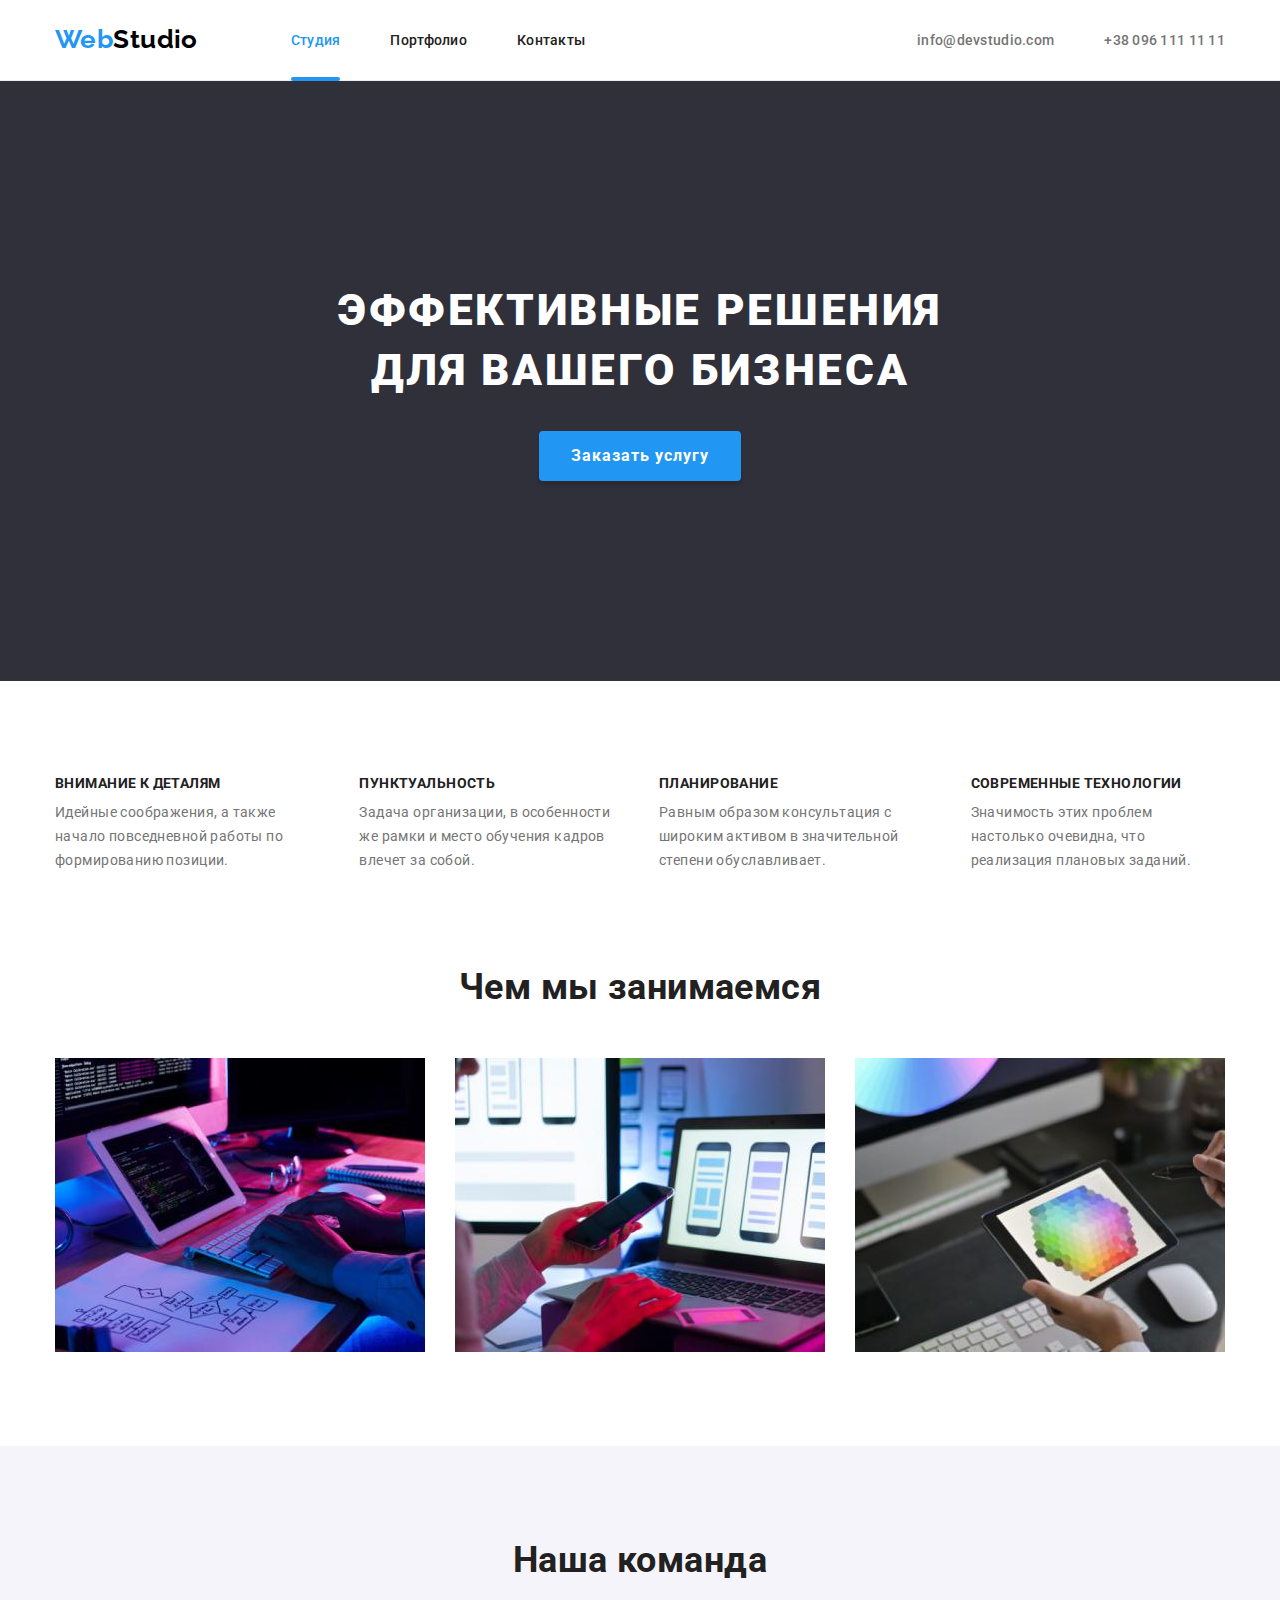
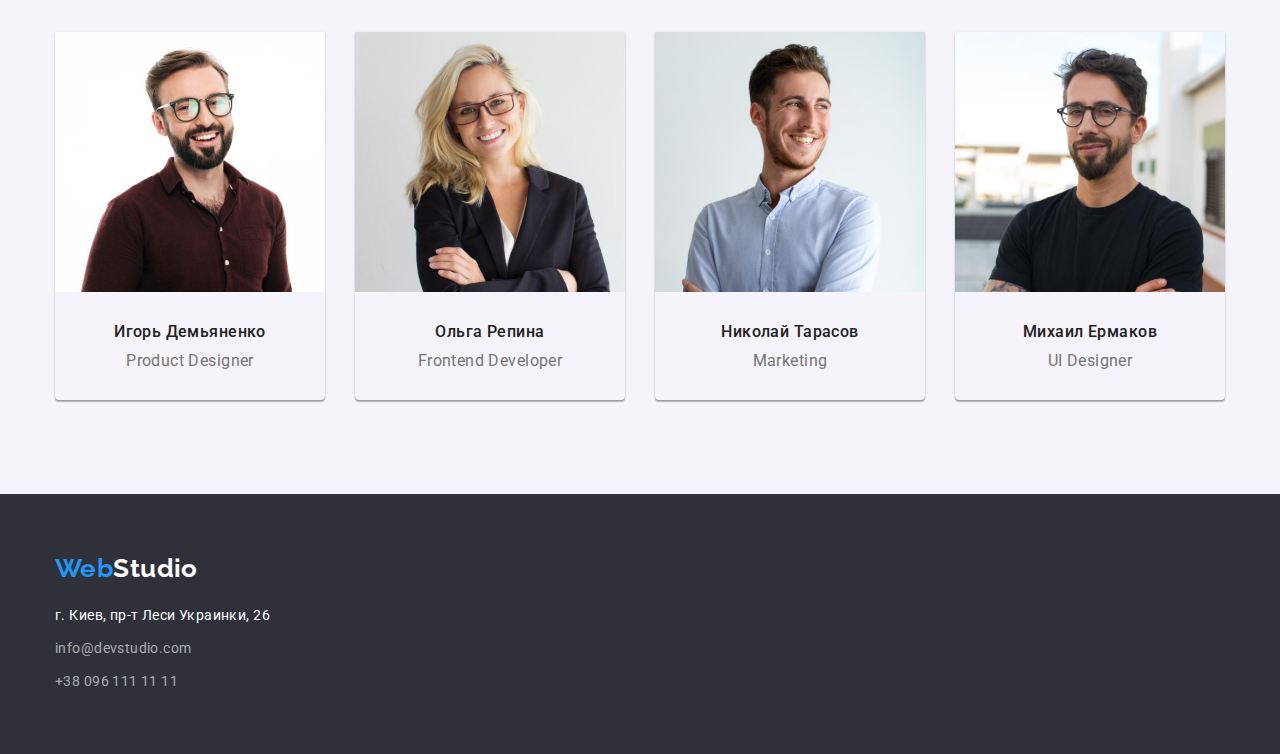
==== index.html @ a67a2cf6 "Добавил after страницам, и тени для карточек портфолио., так же webstudio теперь ведет на главную ст" ====
<!DOCTYPE html>
<html lang="ru">
<head>
    <meta charset="UTF-8">
    <meta http-equiv="X-UA-Compatible" content="IE=edge">
    <meta name="viewport" content="width=device-width, initial-scale=1.0">
    <link rel="stylesheet" href="https://cdnjs.cloudflare.com/ajax/libs/modern-normalize/1.0.0/modern-normalize.min.css" />
    <link rel="preconnect" href="https://fonts.gstatic.com">
    <link href="https://fonts.googleapis.com/css2?family=Raleway:wght@700&family=Roboto:wght@400;500;700;900&display=swap"
        rel="stylesheet">
    <link rel="stylesheet" href="./css/style.css">
    <title>WEBStudio</title>
</head>
<body>
                <!-- шапка -->
    <header class='header header-shadow'>
                <!-- навигация -->
        <div class="container">
            <div class="head-container">
                <nav id="page_top" class="head-nav"> 
                    <a class="logo" href="./index.html" lang="en"> <span class="logo-web">Web</span>Studio</a>   
                    <ul class="nav list">
                        <li class="nav-item"><a class="nav-item-link-current" href="./index.html">Студия</a></li>
                        <li class="nav-item"><a class="nav-item-link" href="./portfolio.html">Портфолио</a></li>
                        <li class="nav-item"><a class="nav-item-link" href="#page_bottom">Контакты</a></li>    
                </nav>                       
                <ul class="head-cont list">
                    <li class="head-cont-item"><a class="cont link" href="mailto:info@devstudio.com">info@devstudio.com</a></li>
                    <li class="head-cont-item"><a class="cont link" href="tel:+380961111111">+38 096 111 11 11</a></li>
                </ul>
            </div>
        </div>
    </header>
    <main>
                
        <!-- hero -->

            <section class="section hero">
                        <div class="container">
                        <h1 class="hero-title">Эффективные решения для вашего бизнеса</h1>
                        <div class="hero-button-position">
                            <button class="hero-button" type="button"> Заказать услугу</button>
                        </div>
                    </div>
            </section>
        <!-- webstudio prefs -->
            <section class="section-half-bottom prefs" >
                        <div class="container">
                    <!-- hiden head h2  -->
                    <h2 class="hiden-title">Преимущества веб студии</h2>
                    <!--  hiden head h2 -->
                    <ul class='prefs list'>
                        <li class='prefs-item'> 
                            <h3 class='prefs-item-h'>Внимание к деталям</h3>
                            <p class=prefs-item-p>Идейные соображения, а также начало повседневной работы по формированию позиции.</p>
                        </li>
                        <li class='prefs-item'>
                            <h3 class='prefs-item-h'>Пунктуальность</h3>
                            <p class=prefs-item-p>Задача организации, в особенности же рамки и место обучения кадров влечет за собой.</p>
                        </li>
                        <li class='prefs-item'>
                            <h3 class='prefs-item-h'>Планирование</h3>
                            <p class=prefs-item-p>Равным образом консультация с широким активом в значительной степени обуславливает.</p>
                        </li>
                        <li class='prefs-item'>
                            <h3 class='prefs-item-h'>Современные технологии</h3>
                            <p class=prefs-item-p>Значимость этих проблем настолько очевидна, что реализация плановых заданий.</p>
                        </li>
                    </ul>
                        </div>
            </section>

                
                <!-- Чем мы занимаемся -->
         <section class='section-half-top wedo'>
            <div class="container">
                <h2 class='wedo-h'>Чем мы занимаемся</h2>
                <ul class='wedo list'>
                    <li class='wedo-item'><img src="./Images/studio/hwd.jpg" alt="Десктопные приложения" width="370" height="294"></li>
                    <li class='wedo-item'><img src="./Images/studio/hwd2.jpg" alt="Мобильные приложения" width="370" height="294"></li>
                    <li class='wedo-item'><img src="./Images/studio/hwd3.jpg" alt="Дизайнерские решения" width="370" height="294"></li>
                </ul>
            </div>
         </section>

                <!-- Наша команда -->

            <section class='section our-team'>
                        <div class="container">
                <h2 class='team-h'>Наша команда</h2>
                <ul class='team list'>
                    <li class='team-item'>
                        <img class='team-item-i' src="./Images/studio/Igor.jpg" alt="фото Игоря" width="270" height="260">
                        <h3  class='team-item-h'>Игорь Демьяненко</h3>
                        <p  class='team-item-p' lang="en">Product Designer</p>
                    </li>
                    <li class='team-item'>
                        <img class='team-item-i' src="./Images/studio/Olha.jpg" alt="фото Ольги" width="270" height="260">
                        <h3 class='team-item-h'>Ольга Репина</h3>
                        <p class='team-item-p' lang="en">Frontend Developer</p>
                    </li>
                    <li class='team-item'>
                        <img class='team-item-i' src="./Images/studio/Nikolai.jpg" alt="фото Николая" width="270" height="260">
                        <h3 class='team-item-h'>Николай Тарасов</h3>
                        <p class='team-item-p' lang="en">Marketing</p>
                    </li>
                    <li class='team-item'>
                        <img class='team-item-i' src="./Images/studio/Mikhail.jpg" alt="фото Михаила" width="270" height="260">
                        <h3 class='team-item-h'>Михаил Ермаков</h3>
                        <p class='team-item-p' lang="en">UI Designer</p>
                    </li>
                </ul>
                        </div>
            </section>

    </main>
               
            <!-- футер -->
        
    <footer  class='footer'>
        <div class="container">
                <a class="logo" href="#page_top" lang="en"> <span class="logo-web">Web</span>Studio</a><br>
                <address class='footer-adress'>                
                    <ul id="page_bottom" class='adress list'>
                        <li class='footer-adress-item'>
                            <a class='footer-adress-map' href="https://goo.gl/maps/jqeXpjSZVA85hrm66" rel="noreferrer noopener">г. Киев, пр-т Леси Украинки, 26</a>
                        </li>
                        <li class='footer-adress-item'>
                            <a class='footer-adress-cont' href="mailto:info@devstudio.com">info@devstudio.com</a>
                        </li>
                        <li class='footer-adress-item'>
                            <a class='footer-adress-cont' href="tel:+380961111111">+38 096 111 11 11</a>
                        </li>
                    </ul>
                </address>
        </div>
    </footer>
       



</body>
</html>
---- css/style.css ----
/* <================ ""MAIN" content styles==============> */
:root {
  /* Text color variable */
  --text-color-accent: #2196f3;
  --text-color-standart: #757575;
  --text-color-pureblack: #000000;
  --text-color-black: #212121;
  --text-color-white: #ffffff;
  --text-color-address-link: rgba(255, 255, 255, 0.6);

  /* button color variable */

  /* <-------button-hero-----------> */
  --button-backgr-color: #2196f3;
  --button-hero-bacgr-active-color: #188ce8;
  /* <--------button-portfolio-------> */
  --button-bcgr-color: #f5f4fa;
  --button-active-bcgr-color: #2196f3;

  /* background color variable */
  --color-team-backgr: #f5f4fa;
  --color-footer-backgr: #2f303a;
}
/* <===== Плавный скрол между header and footer ====> */

html {
  scroll-behavior: smooth;
}

/*<================ Global stylesheets ===========> */
h1,
h2,
h3,
h4,
h5,
h6,
p,
ul {
  margin: 0;
  padding: 0;
}
img {
  display: block;
}
body {
  font-family: 'Roboto', sans-serif;
  font-style: normal;
  font-weight: normal;
  font-size: 14px;
  line-height: 1.71;
  /* or 171% */
  letter-spacing: 0.03em;

  color: var(--text-color-standart);
}

.hiden-title {
  font-size: 0;
  visibility: hidden;
}
.link {
  text-decoration: none;
}
.list {
  list-style: none;
}
.container {
  width: 1200px;
  padding-left: 15px;
  padding-right: 15px;
  margin-left: auto;
  margin-right: auto;
}
.section {
  padding-top: 94px;
  padding-bottom: 94px;
}
.section-half-bottom {
  padding-top: 94px;
  padding-bottom: 47px;
}
.section-half-top {
  padding-top: 47px;
  padding-bottom: 94px;
}

/*      вариант секции падинга секции wedo 
 .section:nth-child(3) {
  padding-top: 0px;
  padding-bottom: 94px;
*/

/* <=================== page Studio ===================> */

/* <------------------ header ------------------> */
.header {
  background: #ffffff;
  border-bottom: 1px solid #ececec;
}
.header-shadow {
  box-shadow: 0px 4px 4px rgba(0, 0, 0, 0.25);
}

.head-container {
  display: flex;
  flex-direction: row;
  align-items: center;
}
.head-nav {
  display: flex;
  flex-direction: flex;
  align-items: center;
}
header .logo {
  font-family: 'Raleway', sans-serif;
  font-weight: 700;
  font-size: 26px;
  line-height: 1.15;

  text-decoration: none;
  color: var(--text-color-pureblack);

  margin-right: 93px;
  padding-top: 24px;
  padding-bottom: 25px;
}
footer .logo {
  font-family: 'Raleway', sans-serif;
  font-weight: 700;
  font-size: 26px;
  line-height: 1.15;

  text-decoration: none;
  color: var(--text-color-white);

  display: inline-block;
  padding-top: 60px;
  margin-bottom: 20px;
}
.logo-web {
  color: var(--text-color-accent);
}
.nav {
  display: flex;
  flex-direction: row;
}
.nav-item {
}
.nav-item + .nav-item {
  margin-left: 50px;
}
.nav-item-link {
  display: block;
  padding-top: 32px;
  padding-bottom: 32px;

  font-weight: 500;
  line-height: 1.15;
  letter-spacing: 0.02em;

  text-decoration: none;
  color: var(--text-color-black);
}
.nav-item-link:hover,
.nav-item-link:focus {
  color: var(--text-color-accent);
}

.nav-item-link-current {
  display: block;
  padding-top: 32px;
  padding-bottom: 32px;
  position: relative;

  font-weight: 500;
  line-height: 1.15;
  letter-spacing: 0.02em;

  text-decoration: none;
  color: var(--text-color-accent);
}
.nav-item-link-current:after {
  content: '';
  position: absolute;
  width: 100%;
  height: 4px;
  top: 77px;
  left: 0px;

  border-radius: 2px;

  background-color: var(--button-backgr-color);
}
.head-cont {
  display: flex;
  margin-left: auto;
}
.cont {
  display: block;
  padding-top: 32px;
  padding-bottom: 32px;

  font-weight: 500;
  line-height: 1.15;
  letter-spacing: 0.02em;

  color: var(--text-color-standart);

  /* margin-left: 50px; */
}
.head-cont-item + .head-cont-item {
  margin-left: 50px;
}
.cont:hover,
.cont:focus {
  color: var(--text-color-accent);
}

/* <------------------- hero side ----------------> */
.hero {
  background-color: #2f303a;
}

.hero-title {
  font-weight: 900;
  font-size: 44px;
  line-height: 1.36;
  /* or 136% */
  text-align: center;
  letter-spacing: 0.06em;
  text-transform: uppercase;

  color: var(--text-color-white);

  width: 696px;
  padding-top: 106px;
  margin-left: auto;
  margin-right: auto;
  margin-bottom: 30px;
}
.hero-button-position {
  text-align: center;
  padding-bottom: 106px;
}
.hero-button {
  font-family: inherit;
  font-weight: 700;
  font-size: 16px;
  line-height: 1.87;
  /* identical to box height, or 187% */

  letter-spacing: 0.06em;
  color: var(--text-color-white);
  background-color: var(--button-backgr-color);
  cursor: pointer;

  display: inline-block;
  padding: 10px 32px;
  border: transparent;
  border-radius: 4px;
  box-shadow: 0px 4px 4px rgba(0, 0, 0, 0.15);
}
.hero-button:hover,
.hero-button:focus {
  color: var(--text-color-white);
  background-color: var(--button-hero-bacgr-active-color);
}
/* <----------------webstudio prefs -----------------> */
.prefs {
  list-style: none;
  display: flex;
  flex-direction: row;
  justify-content: space-between;
}
.section .prefs {
  padding-bottom: 0;
}
.prefs-item {
  /* width: 270px; */
  width: calc((100%-90px) / 4);
}
.prefs-item + .prefs-item {
  margin-left: 30px;
}
.prefs-item-h {
  font-size: 14px;
  font-weight: 700;
  line-height: 1.15;
  text-transform: uppercase;

  color: var(--text-color-black);

  margin-bottom: 10px;
}
.prefs-item-p {
  /* this style's in our body */
}

/* <------------------- what we do ------------------> */
.what-wedo {
}
.wedo-h {
  font-weight: 700;
  font-size: 36px;
  line-height: 1.16;
  text-align: center;

  color: var(--text-color-black);

  margin-bottom: 50px;
}
.wedo {
  list-style: none;

  display: flex;
  flex-direction: row;
  flex-wrap: wrap;
}
.wedo-item {
  margin-bottom: 30px;
}
.wedo-item + .wedo-item {
  margin-left: 30px;
}
.wedo-item:nth-child(3n + 1) {
  margin-left: 0;
}
.wedo-item:nth-last-child(-n + 3) {
  margin-bottom: 0;
}

/* <-------------------our team-------------------> */
.our-team {
  background-color: var(--color-team-backgr);
}
.team-h {
  font-weight: 700;
  font-size: 36px;
  line-height: 1.16;
  text-align: center;

  color: var(--text-color-black);

  margin-bottom: 50px;
}
.team {
  list-style: none;
  display: flex;
  flex-direction: row;
  flex-wrap: wrap;
  align-items: flex-start;
}

.team-item {
  /* outline: 1px solid orange; */
  box-shadow: 0px 1px 3px rgba(0, 0, 0, 0.12), 0px 1px 1px rgba(0, 0, 0, 0.14),
    0px 2px 1px rgba(0, 0, 0, 0.2);
  border-radius: 0px 0px 4px 4px;

  margin-bottom: 30px;
}
.team-item + .team-item {
  margin-left: 30px;
}
.team-item:nth-child(4n + 1) {
  margin-left: 0;
}
.team-item:nth-last-child(-n + 4) {
  margin-bottom: 0;
}
.team-item-i {
  margin-bottom: 30px;
}
.team-item-h {
  font-weight: 500;
  font-size: 16px;
  line-height: 1.2;
  /*---------------- identical to box height ????????????? */
  text-align: center;

  color: var(--text-color-black);

  display: block;
  margin-bottom: 10px;
}
.team-item-p {
  font-size: 16px;
  line-height: 1.2;
  text-align: center;

  color: var(--text-color-standart);

  display: block;
  margin-bottom: 30px;
}

/* <--------------------footer-------------------> */
.footer {
  background-color: var(--color-footer-backgr);
}
.footer-adress {
  padding-bottom: 60px;
}
.adress {
}
.footer-adress-item {
  margin-bottom: 9px;
  /* or 171% */
}
.footer-adress-item:last-child {
  margin-bottom: 0;
  /* or 171% */
}
.footer-adress-map {
  font-style: normal;
  /* or 171% */

  color: var(--text-color-white);
  text-decoration: none;
}
.footer-adress-map:hover,
.footer-adress-map:focus {
  color: var(--text-color-accent);
}
.footer-adress-cont {
  font-style: normal;

  color: var(--text-color-address-link);
  text-decoration: none;
}
.footer-adress-cont:hover,
.footer-adress-cont:focus {
  color: var(--text-color-accent);
}

/* <==========  page Portfolio "different styles" ========> */

/* <---------portfolio buttons --------> */
.portf-buttons {
  display: flex;
  flex-direction: row;
  justify-content: center;
  flex-wrap: wrap;
  /* margin-right: auto; */
}
.buttons {
  margin-bottom: 8px;
}
.buttons + .buttons {
  margin-left: 8px;
}
.buttons:nth-child(9n + 1) {
  margin-left: 0;
}
.buttons:nth-last-child(-n + 9) {
  margin-bottom: 0;
}

.button {
  font-family: 'Roboto', sans-serif;
  font-weight: 500;
  font-size: 16px;
  line-height: 1.62;
  /* identical to box height, or 162% */
  text-align: center;
  letter-spacing: 0.03em;

  color: var(--text-color-black);
  background-color: var(--button-bcgr-color);

  display: inline-block;
  border: transparent;
  border-radius: 4px;
  padding-top: 4px;
  padding-bottom: 4px;
  padding-left: 22px;
  padding-right: 22px;
  cursor: pointer;
}

.button:hover,
.button:focus {
  color: var(--text-color-white);
  background-color: var(--button-active-bcgr-color);
  box-shadow: 0px 3px 1px rgba(0, 0, 0, 0.1), 0px 1px 2px rgba(0, 0, 0, 0.08),
    0px 2px 2px rgba(0, 0, 0, 0.12);
}

/* <-----------portfolio card list-----------> */
.portfolio {
}
.portf {
  display: flex;
  flex-direction: row;
  flex-wrap: wrap;
  align-items: flex-start;

  margin-top: 50px;
}
.portf-list {
}

.portf-item {
  display: block;
  width: calc((100% - 60px) / 3);
  /* width: 370px; */
  border: 1px solid #eeeeee;
  margin-bottom: 30px;
}
.portf-item:hover {
  box-shadow: 0px 1px 1px rgba(0, 0, 0, 0.12), 0px 4px 4px rgba(0, 0, 0, 0.06),
    1px 4px 6px rgba(0, 0, 0, 0.16);
}
.portf-item + .portf-item {
  margin-left: 30px;
}
.portf-item:nth-child(3n + 1) {
  margin-left: 0px;
}
.portf-item:nth-last-child(-n + 3) {
  margin-bottom: 0px;
}
.portf-img {
}
.card-title {
  margin-top: 20px;
  margin-bottom: 20px;
  margin-left: 24px;
  margin-right: 24px;
}
.portf-h {
  font-weight: 700;
  font-size: 18px;
  line-height: 2;
  letter-spacing: 0.06em;

  color: var(--text-color-black);

  margin-bottom: 4px;
}
.portf-p {
  font-size: 16px;
  line-height: 1.87;

  color: var(--text-color-standart);
}
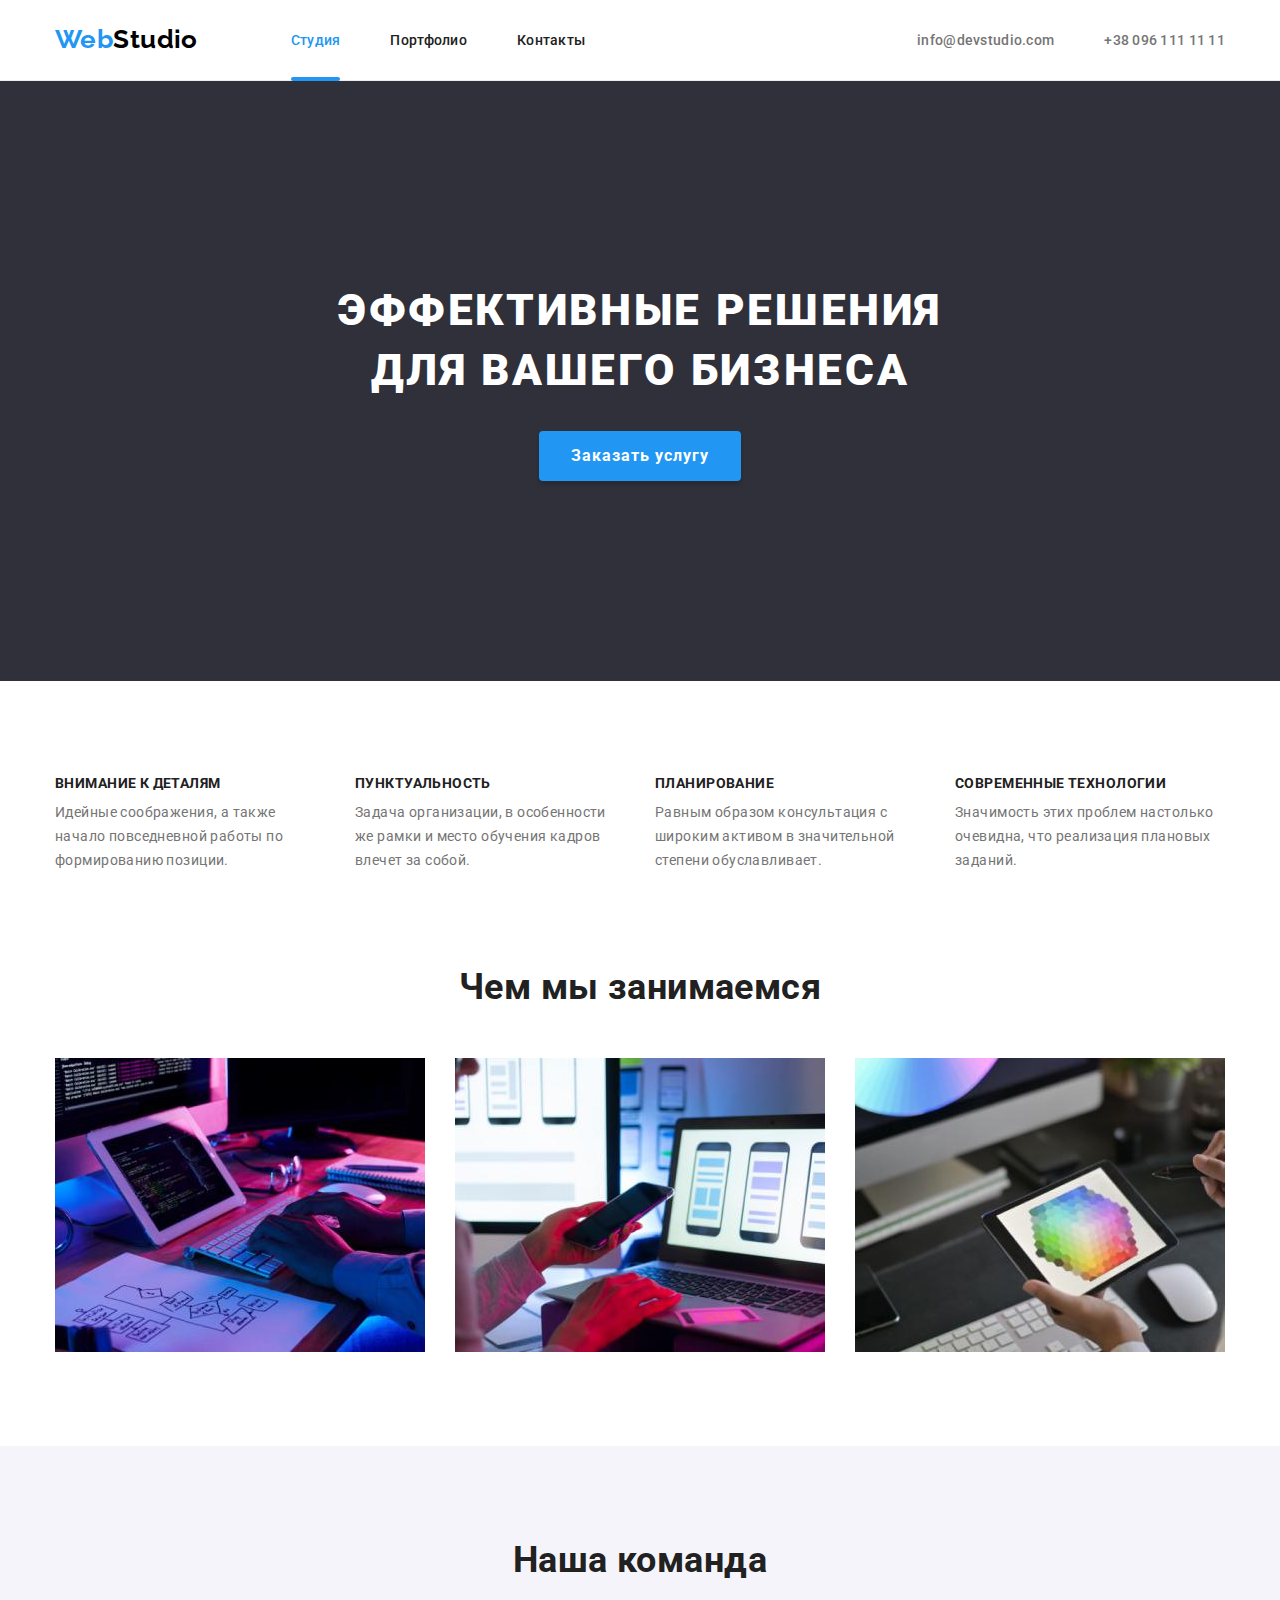
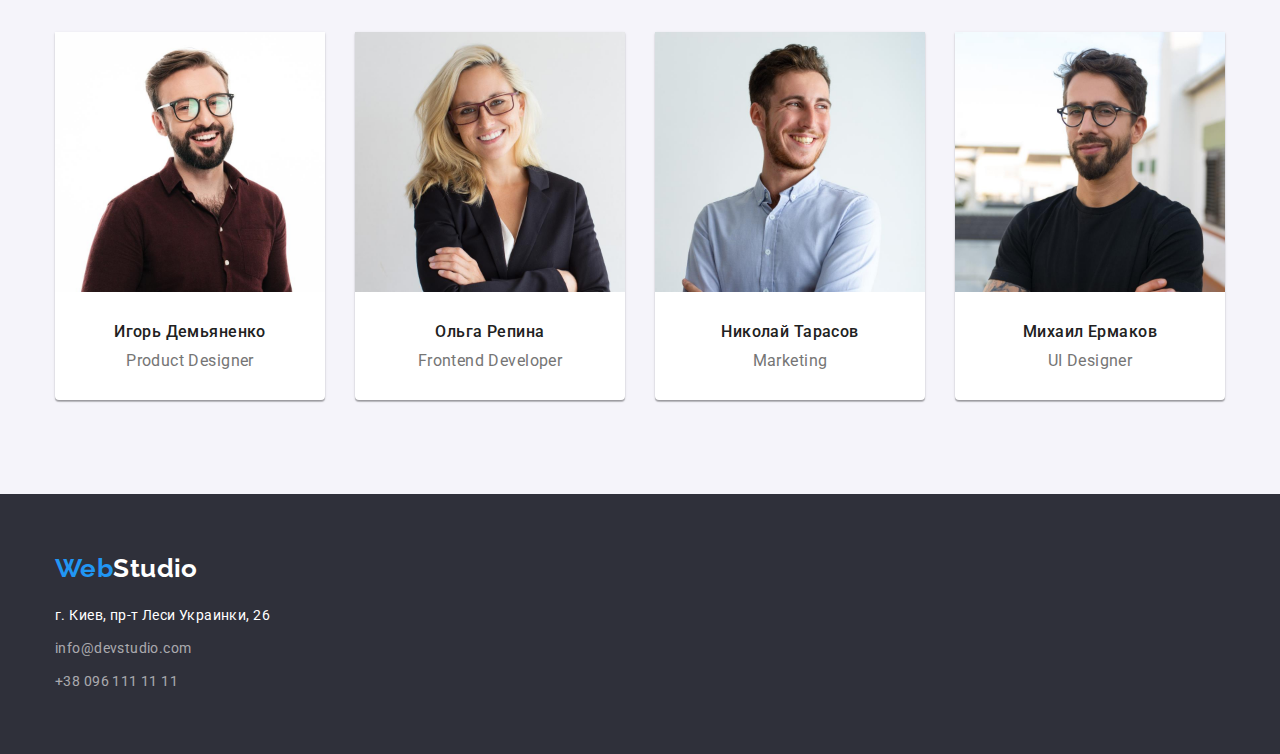
==== commit c2852b3b: "изменения после вебинара №2" ====
--- a/index.html
+++ b/index.html
@@ -16,15 +16,16 @@
     <header class='header header-shadow'>
                 <!-- навигация -->
         <div class="container">
-            <div class="head-container">
-                <nav id="page_top" class="head-nav"> 
-                    <a class="logo" href="./index.html" lang="en"> <span class="logo-web">Web</span>Studio</a>   
-                    <ul class="nav list">
-                        <li class="nav-item"><a class="nav-item-link-current" href="./index.html">Студия</a></li>
-                        <li class="nav-item"><a class="nav-item-link" href="./portfolio.html">Портфолио</a></li>
-                        <li class="nav-item"><a class="nav-item-link" href="#page_bottom">Контакты</a></li>    
+            <div class="head-container flex">
+                <nav id="page_top" class="head-nav flex"> 
+                    <a class="logo link" href="./index.html" lang="en"> <span class="logo-web">Web</span>Studio</a>   
+                    <ul class="nav flex list ">
+                        <li class="nav-item"><a class="item link current" href="./index.html">Студия</a></li>
+                        <li class="nav-item"><a class="item link" href="./portfolio.html">Портфолио</a></li>
+                        <li class="nav-item"><a class="item link" href="#page_bottom">Контакты</a></li> 
+                    </ul>   
                 </nav>                       
-                <ul class="head-cont list">
+                <ul class="head-cont flex list">
                     <li class="head-cont-item"><a class="cont link" href="mailto:info@devstudio.com">info@devstudio.com</a></li>
                     <li class="head-cont-item"><a class="cont link" href="tel:+380961111111">+38 096 111 11 11</a></li>
                 </ul>
@@ -49,7 +50,7 @@
                     <!-- hiden head h2  -->
                     <h2 class="hiden-title">Преимущества веб студии</h2>
                     <!--  hiden head h2 -->
-                    <ul class='prefs list'>
+                    <ul class='prefs flex list'>
                         <li class='prefs-item'> 
                             <h3 class='prefs-item-h'>Внимание к деталям</h3>
                             <p class=prefs-item-p>Идейные соображения, а также начало повседневной работы по формированию позиции.</p>
@@ -72,10 +73,10 @@
 
                 
                 <!-- Чем мы занимаемся -->
-         <section class='section-half-top wedo'>
+         <section class='section-half-top what-wedo'>
             <div class="container">
                 <h2 class='wedo-h'>Чем мы занимаемся</h2>
-                <ul class='wedo list'>
+                <ul class='wedo flex list'>
                     <li class='wedo-item'><img src="./Images/studio/hwd.jpg" alt="Десктопные приложения" width="370" height="294"></li>
                     <li class='wedo-item'><img src="./Images/studio/hwd2.jpg" alt="Мобильные приложения" width="370" height="294"></li>
                     <li class='wedo-item'><img src="./Images/studio/hwd3.jpg" alt="Дизайнерские решения" width="370" height="294"></li>
@@ -86,31 +87,31 @@
                 <!-- Наша команда -->
 
             <section class='section our-team'>
-                        <div class="container">
-                <h2 class='team-h'>Наша команда</h2>
-                <ul class='team list'>
-                    <li class='team-item'>
-                        <img class='team-item-i' src="./Images/studio/Igor.jpg" alt="фото Игоря" width="270" height="260">
-                        <h3  class='team-item-h'>Игорь Демьяненко</h3>
-                        <p  class='team-item-p' lang="en">Product Designer</p>
-                    </li>
-                    <li class='team-item'>
-                        <img class='team-item-i' src="./Images/studio/Olha.jpg" alt="фото Ольги" width="270" height="260">
-                        <h3 class='team-item-h'>Ольга Репина</h3>
-                        <p class='team-item-p' lang="en">Frontend Developer</p>
-                    </li>
-                    <li class='team-item'>
-                        <img class='team-item-i' src="./Images/studio/Nikolai.jpg" alt="фото Николая" width="270" height="260">
-                        <h3 class='team-item-h'>Николай Тарасов</h3>
-                        <p class='team-item-p' lang="en">Marketing</p>
-                    </li>
-                    <li class='team-item'>
-                        <img class='team-item-i' src="./Images/studio/Mikhail.jpg" alt="фото Михаила" width="270" height="260">
-                        <h3 class='team-item-h'>Михаил Ермаков</h3>
-                        <p class='team-item-p' lang="en">UI Designer</p>
-                    </li>
-                </ul>
-                        </div>
+                <div class="container">
+                    <h2 class='team-h'>Наша команда</h2>
+                    <ul class='team flex list'>
+                        <li class='team-item'>
+                            <img class='team-item-i' src="./Images/studio/Igor.jpg" alt="фото Игоря" width="270" height="260">
+                            <h3  class='team-item-h'>Игорь Демьяненко</h3>
+                            <p  class='team-item-p' lang="en">Product Designer</p>
+                        </li>
+                        <li class='team-item'>
+                            <img class='team-item-i' src="./Images/studio/Olha.jpg" alt="фото Ольги" width="270" height="260">
+                            <h3 class='team-item-h'>Ольга Репина</h3>
+                            <p class='team-item-p' lang="en">Frontend Developer</p>
+                        </li>
+                        <li class='team-item'>
+                            <img class='team-item-i' src="./Images/studio/Nikolai.jpg" alt="фото Николая" width="270" height="260">
+                            <h3 class='team-item-h'>Николай Тарасов</h3>
+                            <p class='team-item-p' lang="en">Marketing</p>
+                        </li>
+                        <li class='team-item'>
+                            <img class='team-item-i' src="./Images/studio/Mikhail.jpg" alt="фото Михаила" width="270" height="260">
+                            <h3 class='team-item-h'>Михаил Ермаков</h3>
+                            <p class='team-item-p' lang="en">UI Designer</p>
+                        </li>
+                    </ul>
+                </div>
             </section>
 
     </main>
@@ -119,25 +120,21 @@
         
     <footer  class='footer'>
         <div class="container">
-                <a class="logo" href="#page_top" lang="en"> <span class="logo-web">Web</span>Studio</a><br>
+                <a class="logo link" href="#page_top" lang="en"> <span class="logo-web">Web</span>Studio</a><br>
                 <address class='footer-adress'>                
                     <ul id="page_bottom" class='adress list'>
                         <li class='footer-adress-item'>
-                            <a class='footer-adress-map' href="https://goo.gl/maps/jqeXpjSZVA85hrm66" rel="noreferrer noopener">г. Киев, пр-т Леси Украинки, 26</a>
+                            <a class='footer-adress-map link' href="https://goo.gl/maps/jqeXpjSZVA85hrm66" rel="noreferrer noopener">г. Киев, пр-т Леси Украинки, 26</a>
                         </li>
                         <li class='footer-adress-item'>
-                            <a class='footer-adress-cont' href="mailto:info@devstudio.com">info@devstudio.com</a>
+                            <a class='footer-adress-cont link' href="mailto:info@devstudio.com">info@devstudio.com</a>
                         </li>
                         <li class='footer-adress-item'>
-                            <a class='footer-adress-cont' href="tel:+380961111111">+38 096 111 11 11</a>
+                            <a class='footer-adress-cont link' href="tel:+380961111111">+38 096 111 11 11</a>
                         </li>
                     </ul>
                 </address>
         </div>
     </footer>
-       
-
-
-
 </body>
 </html>--- a/css/style.css
+++ b/css/style.css
@@ -35,7 +35,8 @@
 h5,
 h6,
 p,
-ul {
+ul,
+li {
   margin: 0;
   padding: 0;
 }
@@ -55,14 +56,26 @@
 }
 
 .hiden-title {
-  font-size: 0;
-  visibility: hidden;
+  position: absolute;
+  width: 1px;
+  height: 1px;
+  margin: -1px;
+  border: 0;
+  padding: 0;
+
+  white-space: nowrap;
+  clip-path: inset(100%);
+  clip: rect(0 0 0 0);
+  overflow: hidden;
 }
 .link {
   text-decoration: none;
 }
 .list {
   list-style: none;
+}
+.flex {
+  display: flex;
 }
 .container {
   width: 1200px;
@@ -96,95 +109,76 @@
 .header {
   background: #ffffff;
   border-bottom: 1px solid #ececec;
+
+  padding-top: 24px;
+  padding-bottom: 24px;
 }
 .header-shadow {
   box-shadow: 0px 4px 4px rgba(0, 0, 0, 0.25);
 }
 
 .head-container {
-  display: flex;
-  flex-direction: row;
   align-items: center;
 }
 .head-nav {
-  display: flex;
-  flex-direction: flex;
   align-items: center;
 }
-header .logo {
+.logo {
   font-family: 'Raleway', sans-serif;
   font-weight: 700;
   font-size: 26px;
   line-height: 1.15;
 
-  text-decoration: none;
+  display: inline-block;
+}
+.header .logo {
   color: var(--text-color-pureblack);
 
   margin-right: 93px;
-  padding-top: 24px;
-  padding-bottom: 25px;
-}
-footer .logo {
-  font-family: 'Raleway', sans-serif;
-  font-weight: 700;
-  font-size: 26px;
-  line-height: 1.15;
-
-  text-decoration: none;
+  /* padding-top: 24px;
+  padding-bottom: 25px; */
+}
+.footer .logo {
   color: var(--text-color-white);
 
-  display: inline-block;
-  padding-top: 60px;
   margin-bottom: 20px;
 }
 .logo-web {
   color: var(--text-color-accent);
 }
 .nav {
-  display: flex;
-  flex-direction: row;
 }
 .nav-item {
 }
 .nav-item + .nav-item {
   margin-left: 50px;
 }
-.nav-item-link {
+.item {
   display: block;
-  padding-top: 32px;
-  padding-bottom: 32px;
+  padding-top: 8px;
+  padding-bottom: 8px;
 
   font-weight: 500;
   line-height: 1.15;
   letter-spacing: 0.02em;
 
-  text-decoration: none;
   color: var(--text-color-black);
 }
-.nav-item-link:hover,
-.nav-item-link:focus {
+.item:hover,
+.item:focus {
   color: var(--text-color-accent);
 }
 
-.nav-item-link-current {
-  display: block;
-  padding-top: 32px;
-  padding-bottom: 32px;
+.current {
   position: relative;
-
-  font-weight: 500;
-  line-height: 1.15;
-  letter-spacing: 0.02em;
-
-  text-decoration: none;
   color: var(--text-color-accent);
 }
-.nav-item-link-current:after {
+.current:after {
   content: '';
   position: absolute;
   width: 100%;
   height: 4px;
-  top: 77px;
+  top: 53px;
   left: 0px;
 
   border-radius: 2px;
@@ -192,13 +186,12 @@
   background-color: var(--button-backgr-color);
 }
 .head-cont {
-  display: flex;
   margin-left: auto;
 }
 .cont {
   display: block;
-  padding-top: 32px;
-  padding-bottom: 32px;
+  padding-top: 8px;
+  padding-bottom: 8px;
 
   font-weight: 500;
   line-height: 1.15;
@@ -266,22 +259,31 @@
   background-color: var(--button-hero-bacgr-active-color);
 }
 /* <----------------webstudio prefs -----------------> */
+/*  ======== Вариант расположения элементов №1 =========
+ .prefs {
+  justify-content: space-between;
+} */
+
+/* ========= Вариант расположения элементов №2 ========== */
 .prefs {
-  list-style: none;
-  display: flex;
-  flex-direction: row;
-  justify-content: space-between;
-}
-.section .prefs {
+}
+.container .prefs {
   padding-bottom: 0;
+  margin-top: -30px;
+  margin-left: -30px;
 }
 .prefs-item {
   /* width: 270px; */
-  width: calc((100%-90px) / 4);
-}
+  width: calc((100% - 120px) / 4);
+
+  margin-top: 30px;
+  margin-left: 30px;
+}
+
+/*  =========== Вариант расположения элементов №3 ========
 .prefs-item + .prefs-item {
   margin-left: 30px;
-}
+} */
 .prefs-item-h {
   font-size: 14px;
   font-weight: 700;
@@ -299,6 +301,7 @@
 /* <------------------- what we do ------------------> */
 .what-wedo {
 }
+
 .wedo-h {
   font-weight: 700;
   font-size: 36px;
@@ -309,25 +312,42 @@
 
   margin-bottom: 50px;
 }
+
 .wedo {
-  list-style: none;
-
-  display: flex;
-  flex-direction: row;
   flex-wrap: wrap;
-}
+
+  margin-top: -30px;
+  margin-left: -30px;
+}
+
+.wedo-item {
+  width: calc((100% - 90px) / 3);
+  margin-top: 30px;
+  margin-left: 30px;
+}
+
+/* =========== Вариант расположения элементов №2 ========
+.wedo {
+  justify-content: space-between;
+} 
+.wedo-item {
+
+}*/
+
+/*  =========== Вариант расположения элементов №3 =======
 .wedo-item {
   margin-bottom: 30px;
 }
 .wedo-item + .wedo-item {
   margin-left: 30px;
 }
+
 .wedo-item:nth-child(3n + 1) {
   margin-left: 0;
 }
 .wedo-item:nth-last-child(-n + 3) {
   margin-bottom: 0;
-}
+} */
 
 /* <-------------------our team-------------------> */
 .our-team {
@@ -344,21 +364,38 @@
   margin-bottom: 50px;
 }
 .team {
-  list-style: none;
-  display: flex;
-  flex-direction: row;
   flex-wrap: wrap;
   align-items: flex-start;
+  margin-top: -30px;
+  margin-left: -30px;
 }
 
 .team-item {
-  /* outline: 1px solid orange; */
+  background-color: #ffffff;
+
+  margin-top: 30px;
+  margin-left: 30px;
+  border-radius: 0px 0px 4px 4px;
+  box-shadow: 0px 1px 3px rgba(0, 0, 0, 0.12), 0px 1px 1px rgba(0, 0, 0, 0.14),
+    0px 2px 1px rgba(0, 0, 0, 0.2);
+}
+/* =========== Вариант расположения элементов №2 =======
+.team {
+  flex-wrap: wrap;
+  align-items: flex-start;
+  justify-content: space-between; 
+}*/
+
+/* =========== Вариант расположения элементов №3 =======
+.team-item {
+  outline: 1px solid orange; 
   box-shadow: 0px 1px 3px rgba(0, 0, 0, 0.12), 0px 1px 1px rgba(0, 0, 0, 0.14),
     0px 2px 1px rgba(0, 0, 0, 0.2);
   border-radius: 0px 0px 4px 4px;
 
   margin-bottom: 30px;
 }
+
 .team-item + .team-item {
   margin-left: 30px;
 }
@@ -368,6 +405,7 @@
 .team-item:nth-last-child(-n + 4) {
   margin-bottom: 0;
 }
+*/
 .team-item-i {
   margin-bottom: 30px;
 }
@@ -397,9 +435,11 @@
 /* <--------------------footer-------------------> */
 .footer {
   background-color: var(--color-footer-backgr);
+
+  padding-top: 60px;
+  padding-bottom: 60px;
 }
 .footer-adress {
-  padding-bottom: 60px;
 }
 .adress {
 }
@@ -416,7 +456,6 @@
   /* or 171% */
 
   color: var(--text-color-white);
-  text-decoration: none;
 }
 .footer-adress-map:hover,
 .footer-adress-map:focus {
@@ -426,7 +465,6 @@
   font-style: normal;
 
   color: var(--text-color-address-link);
-  text-decoration: none;
 }
 .footer-adress-cont:hover,
 .footer-adress-cont:focus {
@@ -437,24 +475,33 @@
 
 /* <---------portfolio buttons --------> */
 .portf-buttons {
-  display: flex;
-  flex-direction: row;
   justify-content: center;
   flex-wrap: wrap;
-  /* margin-right: auto; */
-}
+  margin-top: -8px;
+  margin-left: -8px;
+  margin-bottom: 50px;
+}
+.buttons {
+  margin-top: 8px;
+  margin-left: 8px;
+}
+.button {
+}
+
+/* ========== Вариант расположения элементов №2 ========== 
 .buttons {
   margin-bottom: 8px;
 }
 .buttons + .buttons {
   margin-left: 8px;
 }
+
 .buttons:nth-child(9n + 1) {
   margin-left: 0;
 }
 .buttons:nth-last-child(-n + 9) {
   margin-bottom: 0;
-}
+} */
 
 .button {
   font-family: 'Roboto', sans-serif;
@@ -490,27 +537,33 @@
 .portfolio {
 }
 .portf {
-  display: flex;
-  flex-direction: row;
   flex-wrap: wrap;
   align-items: flex-start;
-
-  margin-top: 50px;
+  margin-top: -30px;
+  margin-left: -30px;
 }
 .portf-list {
 }
 
+.portf-item {
+  display: block;
+  width: calc((100% - 90px) / 3);
+  margin-top: 30px;
+  margin-left: 30px;
+}
+
+.portf-item:hover {
+  box-shadow: 0px 1px 1px rgba(0, 0, 0, 0.12), 0px 4px 4px rgba(0, 0, 0, 0.06),
+    1px 4px 6px rgba(0, 0, 0, 0.16);
+}
+
+/*========== Вариант расположения элементов №2 ==========
 .portf-item {
   display: block;
   width: calc((100% - 60px) / 3);
-  /* width: 370px; */
   border: 1px solid #eeeeee;
   margin-bottom: 30px;
 }
-.portf-item:hover {
-  box-shadow: 0px 1px 1px rgba(0, 0, 0, 0.12), 0px 4px 4px rgba(0, 0, 0, 0.06),
-    1px 4px 6px rgba(0, 0, 0, 0.16);
-}
 .portf-item + .portf-item {
   margin-left: 30px;
 }
@@ -519,14 +572,19 @@
 }
 .portf-item:nth-last-child(-n + 3) {
   margin-bottom: 0px;
-}
+} */
+
 .portf-img {
 }
 .card-title {
-  margin-top: 20px;
-  margin-bottom: 20px;
-  margin-left: 24px;
-  margin-right: 24px;
+  padding-top: 20px;
+  padding-bottom: 20px;
+  padding-left: 24px;
+  padding-right: 24px;
+
+  border-right: 1px solid #eeeeee;
+  border-bottom: 1px solid #eeeeee;
+  border-left: 1px solid #eeeeee;
 }
 .portf-h {
   font-weight: 700;
